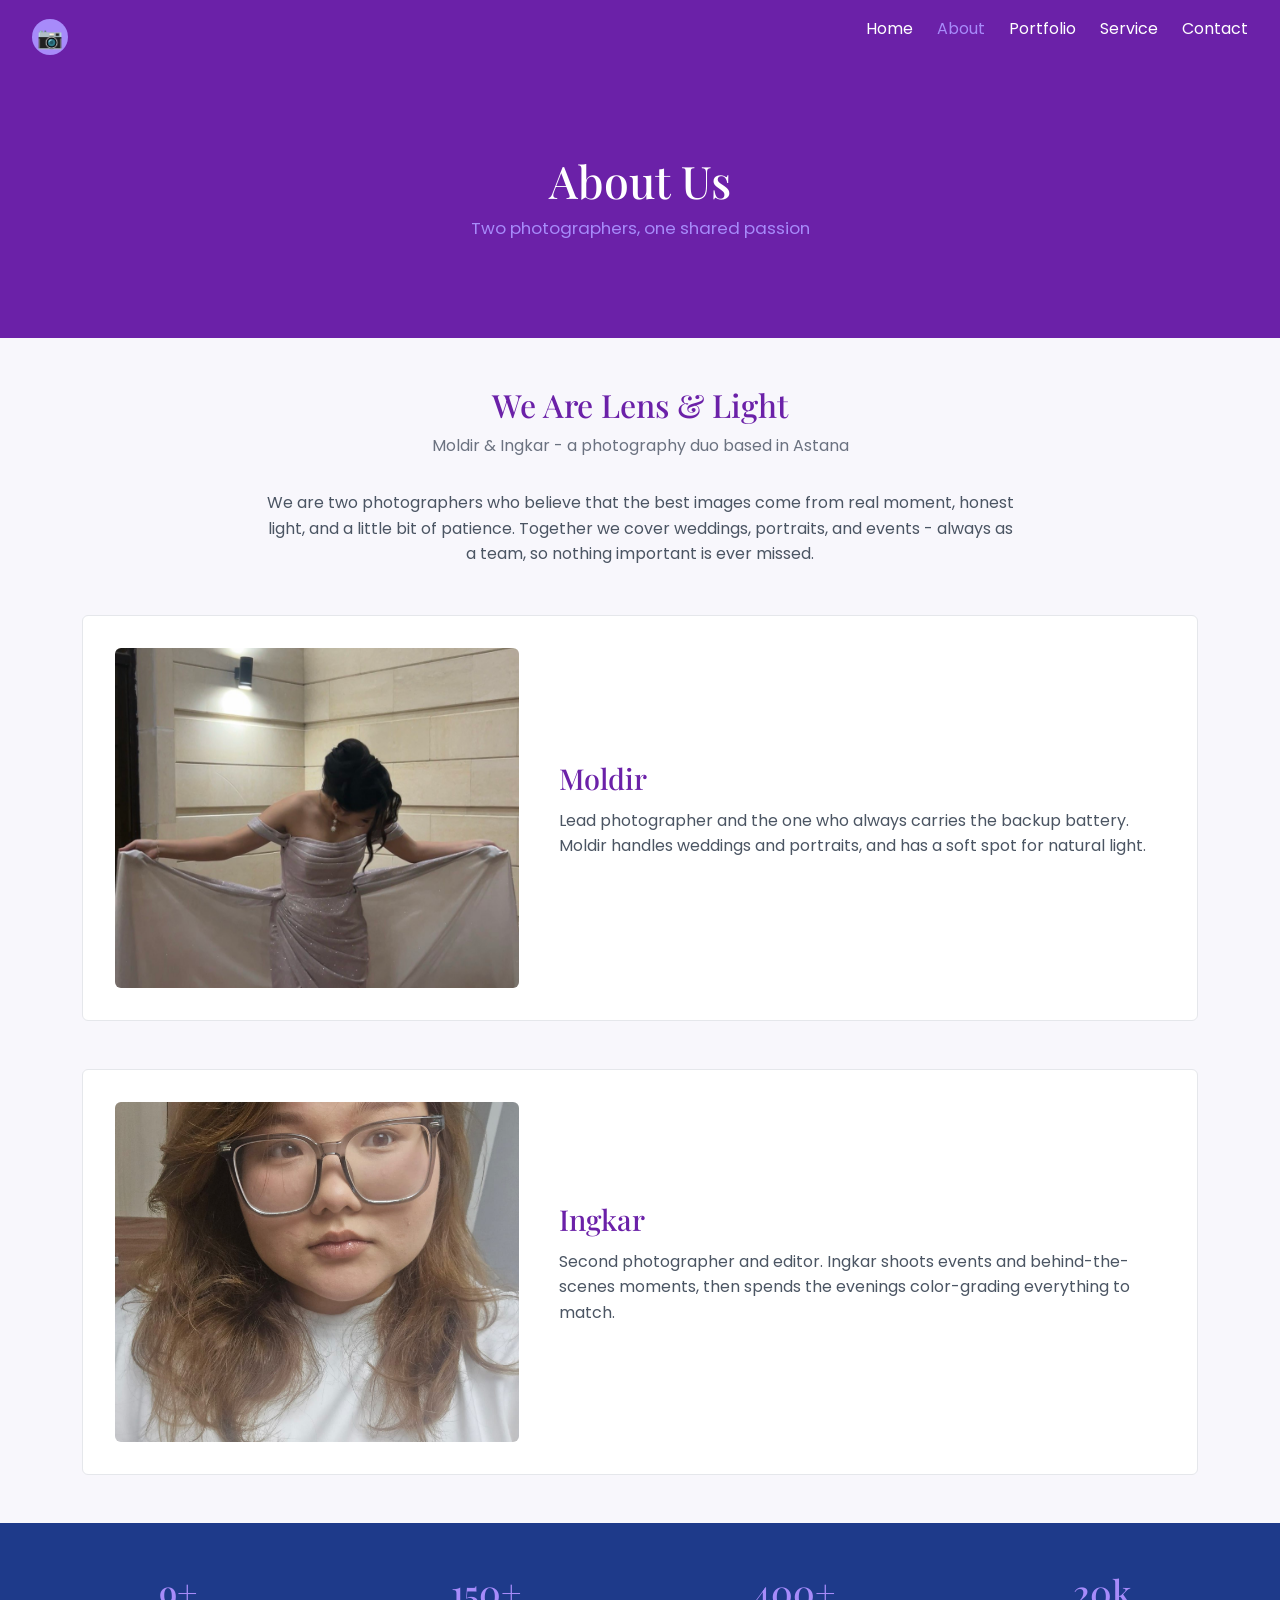
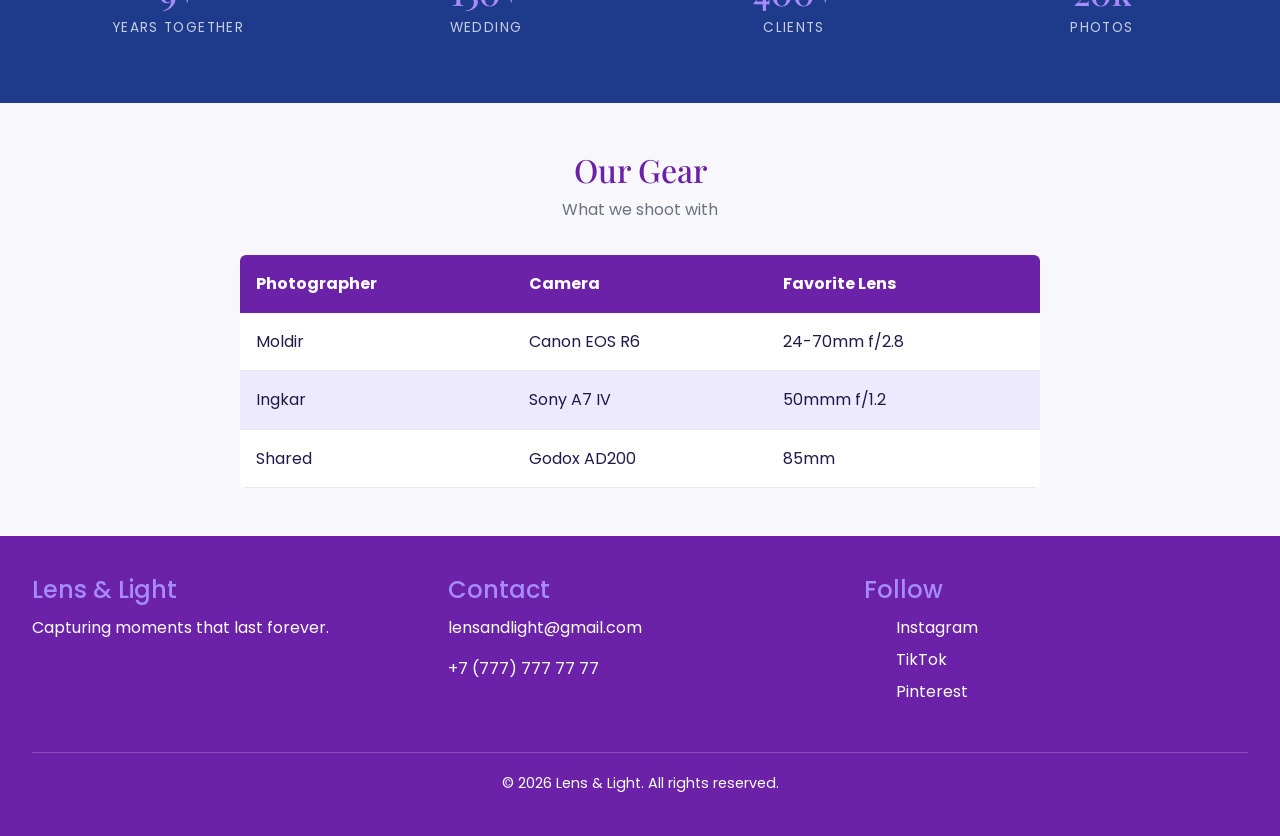
==== about.html @ 32c20814 "Initial commit" ====
<!DOCTYPE html>
<html>
<head>
    <meta charset="UTF-8">
    <meta name="viewport" content="width=device-width, initial-scale=1.0">
    <title>Lens &amp; Light | About</title>
    <link href="https://cdn.jsdelivr.net/npm/bootstrap@5.3.3/dist/css/bootstrap.min.css" rel="stylesheet" />
    <link href="https://fonts.googleapis.com/css2?family=Playfair+Display:wght@700&family=Poppins:wght@300;400;600&display=swap" rel="stylesheet" />
    <link rel="stylesheet" href="css/style.css">
</head>
<body>

    <header class="header">
        <div class="logo">
            <span class="logo-icon">📷</span>
        </div>
        <nav>
            <ul class="nav-list">
                <li><a href="index.html">Home</a></li>
                <li><a href="about.html" class="active">About</a></li>
                <li><a href="portfolio.html">Portfolio</a></li>
                <li><a href="services.html">Service</a></li>
                <li><a href="contact.html">Contact</a></li>
            </ul>
        </nav>
    </header>

    <main>
        <section class="about-hero">
            <div class="about-hero-content">
                <h1>About Us</h1>
                <p>Two photographers, one shared passion</p>
            </div>
        </section>

        <section class="container my-5 text-center">
            <div class="section-title">
                <h2>We Are Lens &amp; Light</h2>
                <p>Moldir &amp; Ingkar - a photography duo based in Astana</p>
            </div>
            <p class="about-intro-text">
                We are two photographers who believe that the best images come from real moment, honest light, and a little bit of patience.
                Together we cover weddings, portraits, and events - always as a team, so nothing important is ever missed.
            </p>
        </section>

        <section class="about-bio container my-5">
            <div class="bio-wrapper">
                <div class="bio-photo">
                    <img src="images/Moldir.jpg" alt="Portrait of Moldir, photographer" loading="lazy" />
                </div>
                <div class="bio-text">
                    <h2>Moldir </h2>
                    <p>
                        Lead photographer and the one who always carries the backup battery. Moldir
                        handles weddings and portraits, and has a soft spot for natural light.
                    </p>
                </div>
            </div>
        </section>

        <section class="about-bio container my-5">
            <div class="bio-wrapper">
                <div class="bio-photo">
                    <img src="images/Ingkar.jpg" alt="Portrait of Ingkar, photographer" loading="lazy" />
                </div>
                <div class="bio-text">
                    <h2>Ingkar </h2>
                    <p>
                        Second photographer and editor. Ingkar shoots events and behind-the-scenes
                        moments, then spends the evenings color-grading everything to match.
                    </p>
                </div>
            </div>
        </section>

        <section class="stats-bar">
            <div class="stat"><h3>9+</h3><p>Years Together</p></div>
            <div class="stat"><h3>150+</h3><p>Wedding</p></div>
            <div class="stat"><h3>400+</h3><p>Clients</p></div>
            <div class="stat"><h3>20k</h3><p>Photos</p></div>
        </section>

        <section class="container my-5">
            <div class="section-title">
                <h2>Our Gear</h2>
                <p>What we shoot with</p>
            </div>
            <table class="pricing-table">
                <thead>
                    <tr><th>Photographer</th><th>Camera</th><th>Favorite Lens</th></tr>
                </thead>
                <tbody>
                    <tr><td>Moldir</td><td>Canon EOS R6</td><td>24-70mm f/2.8</td></tr>
                    <tr><td>Ingkar</td><td>Sony A7 IV</td><td>50mmm f/1.2</td></tr>
                    <tr><td>Shared</td><td>Godox AD200</td><td>85mm</td></tr>
                </tbody>
            </table>
        </section>
    </main>

    <footer class="footer">
        <div>
            <h4> Lens &amp; Light</h4>
            <p>Capturing moments that last forever.</p>
        </div>
        <div>
            <h4>Contact</h4>
            <p>lensandlight@gmail.com</p>
            <p>+7 (777) 777 77 77</p>
        </div>
        <div>
            <h4>Follow</h4>
            <ul class="social-links">
                <li><a href="#">Instagram</a></li>
                <li><a href="#">TikTok</a></li>
                <li><a href="#">Pinterest</a></li>
            </ul>
        </div>
        <p class="copyright">&copy; 2026 Lens &amp; Light. All rights reserved.</p>
    </footer>

    <script src="https://cdn.jsdelivr.net/npm/bootstrap@5.3.3/dist/js/bootstrap.bundle.min.js"></script>
</body>
</html>
---- css/style.css ----
:root {
    --primary:      #6b21a8;
    --primary-soft: #a78bfa;
    --accent:       #3b82f6;
    --dark:         #1e3a8a;
    --bg:           #f8f7fc;
    --text:         #1e1b4b;

    --font-heading: 'Playfair Display', serif;
    --font-body:    'Poppins', sans-serif;
}

* { box-sizing: border-box; margin: 0; padding: 0; }

body {
    font-family: var(--font-body);
    background: var(--bg);
    color: var(--text);
    line-height: 1.6;
}

h1, h2, h3 { font-family: var(--font-heading); color: var(--primary); }

img { display: block; max-width: 100%; }

a { text-decoration: none; color: inherit; }

.header {
    display: flex;
    justify-content: space-between;
    align-items: center;
    padding: 1rem 2rem;
    background: var(--primary);
    position: sticky;
    top: 0;
    z-index: 100;
}

.logo {
    display: flex;
    align-items: center;
    gap: 0.5rem;
    color: white;
    font-family: var(--font-heading);
    font-size: 1.3rem;
    font-weight: 700;
}

.logo-icon {
    width: 36px;
    height: 36px;
    border-radius: 50%;
    background: var(--primary-soft);
    color: var(--primary);
    display: flex;
    align-items: center;
    justify-content: center;
}

.nav-list {
    display: flex;
    gap: 1.5rem;
    list-style: none;
}

.nav-list a {
    color: white;
    padding: 0.3rem 0;
    transition: color 0.2s;
}

.nav-list a:hover,
.nav-list a:focus,
.nav-list a.active {
    color: var(--primary-soft);
    outline: none;
}

.hero {
    position: relative;
    height: 80vh;
    background: url('../images/hero.jpg') center/cover no-repeat;
    display: flex;
    align-items: center;
    justify-content: center;
    text-align: center;
    color: white;
}

.hero::after {
    content: '';
    position: absolute;
    inset: 0;
    background: rgba(30, 27, 75, 0.6);
}

.hero-content {
    position: relative;
    z-index: 2;
    max-width: 650px;
    padding: 2rem;
}

.hero-content h1 {
    color: white;
    font-size: 3rem;
    margin-bottom: 1rem;
}

.hero-content p {
    margin-bottom: 1.5rem;
    font-size: 1.1rem;
}

.btn-primary-custom {
    display: inline-block;
    background: var(--accent);
    color: white;
    padding: 0.8rem 2rem;
    border: none;
    border-radius: 4px;
    font-weight: 600;
    cursor: pointer;
    transition: background 0.2s;
}

.btn-primary-custom:hover,
.btn-primary-custom:focus {
    background: var(--primary);
    color: white;
    outline: none;
}

.section-title {
    text-align: center;
    margin: 3rem 0 2rem;
}

.section-title h2 { font-size: 2rem; margin-bottom: 0.5rem; }
.section-title p  { color: #6b7280; }

.gallery {
    display: grid;
    grid-template-columns: repeat(auto-fit, minmax(260px, 1fr));
    gap: 1rem;
    padding: 0 2rem 3rem;
}

.gallery-item {
    position: relative;
    overflow: hidden;
    border-radius: 6px;
}

.gallery-item img {
    width: 100%;
    height: 280px;
    object-fit: cover;
    transition: transform 0.3s;
}

.gallery-item:hover img { transform: scale(1.05); }

.gallery-item .caption {
    position: absolute;
    bottom: 0;
    left: 0;
    right: 0;
    padding: 0.8rem 1rem;
    background: rgba(30, 27, 75, 0.75);
    color: white;
    font-weight: 500;
}

.gallery-item:nth-child(odd)  { border-top: 3px solid var(--primary); }
.gallery-item:nth-child(even) { border-top: 3px solid var(--accent); }

.pricing-table,
.timeline-table {
    width: 90%;
    max-width: 800px;
    margin: 0 auto 3rem;
    border-collapse: collapse;
    background: white;
    border-radius: 6px;
    overflow: hidden;
}

.pricing-table th,
.timeline-table th {
    background: var(--primary);
    color: white;
    padding: 1rem;
    text-align: left;
}

.pricing-table td,
.timeline-table td {
    padding: 1rem;
    border-bottom: 1px solid #e5e7eb;
}

.pricing-table tbody tr:nth-child(even),
.timeline-table tbody tr:nth-child(even) {
    background: #ede9fe;
}

.contact-form {
    max-width: 600px;
    margin: 0 auto 3rem;
    background: white;
    padding: 2rem;
    border-radius: 6px;
    border: 1px solid #e5e7eb;
}

.contact-form label {
    display: block;
    font-weight: 600;
    margin-bottom: 0.4rem;
    color: var(--primary);
}

.contact-form input,
.contact-form select,
.contact-form textarea {
    width: 100%;
    padding: 0.8rem;
    margin-bottom: 1.2rem;
    border: 1px solid #d1d5db;
    border-radius: 4px;
    font-family: var(--font-body);
    font-size: 1rem;
}

.contact-form input:focus,
.contact-form select:focus,
.contact-form textarea:focus {
    outline: none;
    border-color: var(--accent);
}

.about-intro-text {
    max-width: 750px;
    margin: 0 auto;
    color: #4b5563;
}

.about-hero {
    position: relative;
    padding: 5rem 2rem;
    background: var(--primary);
    color: white;
    text-align: center;
}

.about-hero-content h1 {
    color: white;
    font-size: 2.8rem;
    margin-bottom: 0.5rem;
}

.about-hero-content p {
    color: var(--primary-soft);
    font-size: 1.05rem;
}

.bio-wrapper {
    display: grid;
    grid-template-columns: 1fr 1.5fr;
    gap: 2.5rem;
    align-items: center;
    background: white;
    padding: 2rem;
    border-radius: 6px;
    border: 1px solid #e5e7eb;
}

.bio-wrapper.reverse {
    grid-template-columns: 1.5fr 1fr;
}

.bio-wrapper.reverse .bio-photo {
    order: 2;
}

.bio-wrapper.reverse .bio-text {
    order: 1;
}

.bio-photo img {
    width: 100%;
    height: 340px;
    object-fit: cover;
    border-radius: 6px;
}

.bio-text h2 {
    font-size: 1.8rem;
    margin-bottom: 0.75rem;
}

.bio-text p {
    color: #4b5563;
}

.stats-bar {
    display: grid;
    grid-template-columns: repeat(4, 1fr);
    gap: 1rem;
    padding: 3rem 2rem;
    background: var(--dark);
    color: white;
    text-align: center;
}

.stat h3 {
    color: var(--primary-soft);
    font-size: 2.2rem;
    margin-bottom: 0.25rem;
}

.stat p {
    font-size: 0.85rem;
    text-transform: uppercase;
    letter-spacing: 0.1em;
    color: rgba(255, 255, 255, 0.75);
}

.footer {
    display: grid;
    grid-template-columns: repeat(3, 1fr);
    gap: 2rem;
    padding: 2.5rem 2rem 1.5rem;
    background: var(--primary);
    color: white;
}

.footer h4 {
    color: var(--primary-soft);
    margin-bottom: 0.6rem;
}

.footer a { color: white; }
.footer a:hover { color: var(--primary-soft); }

.social-links {
    list-style: none;
    display: flex;
    flex-direction: column;
    gap: 0.4rem;
}

.copyright {
    grid-column: 1 / -1;
    text-align: center;
    padding-top: 1.2rem;
    border-top: 1px solid rgba(255,255,255,0.2);
    font-size: 0.9rem;
}

@media (max-width: 768px) {
    .site-header { flex-direction: column; gap: 1rem; padding: 1rem; }
    .nav-list { flex-wrap: wrap; justify-content: center; gap: 1rem; }
    .hero-content h1 { font-size: 2rem; }
    .gallery { grid-template-columns: repeat(2, 1fr); padding: 0 1rem 2rem; }
    .site-footer { grid-template-columns: 1fr 1fr; padding: 2rem 1.5rem; }

    .about-hero { padding: 3.5rem 1.5rem; }
    .about-hero-content h1 { font-size: 2.2rem; }

    .bio-wrapper,
    .bio-wrapper.reverse {
        grid-template-columns: 1fr;
        gap: 1.5rem;
    }
    .bio-wrapper.reverse .bio-photo,
    .bio-wrapper.reverse .bio-text {
        order: 0;
    }
    .bio-photo img { height: 280px; }

    .stats-bar { grid-template-columns: repeat(2, 1fr); padding: 2rem 1.5rem; }
}

@media (max-width: 480px) {
    .nav-list { flex-direction: column; align-items: center; gap: 0.5rem; }
    .hero { height: 70vh; }
    .hero-content h1 { font-size: 1.6rem; }
    .gallery { grid-template-columns: 1fr; }
    .site-footer { grid-template-columns: 1fr; text-align: center; }
    .pricing-table { width: 100%; font-size: 0.9rem; }

    .about-hero { padding: 2.5rem 1rem; }
    .about-hero-content h1 { font-size: 1.8rem; }

    .bio-wrapper,
    .bio-wrapper.reverse {
        padding: 1.25rem;
    }
    .bio-photo img { height: 220px; }
    .bio-text h2 { font-size: 1.4rem; }

    .stats-bar { grid-template-columns: 1fr; }
    .stat h3 { font-size: 1.8rem; }
}
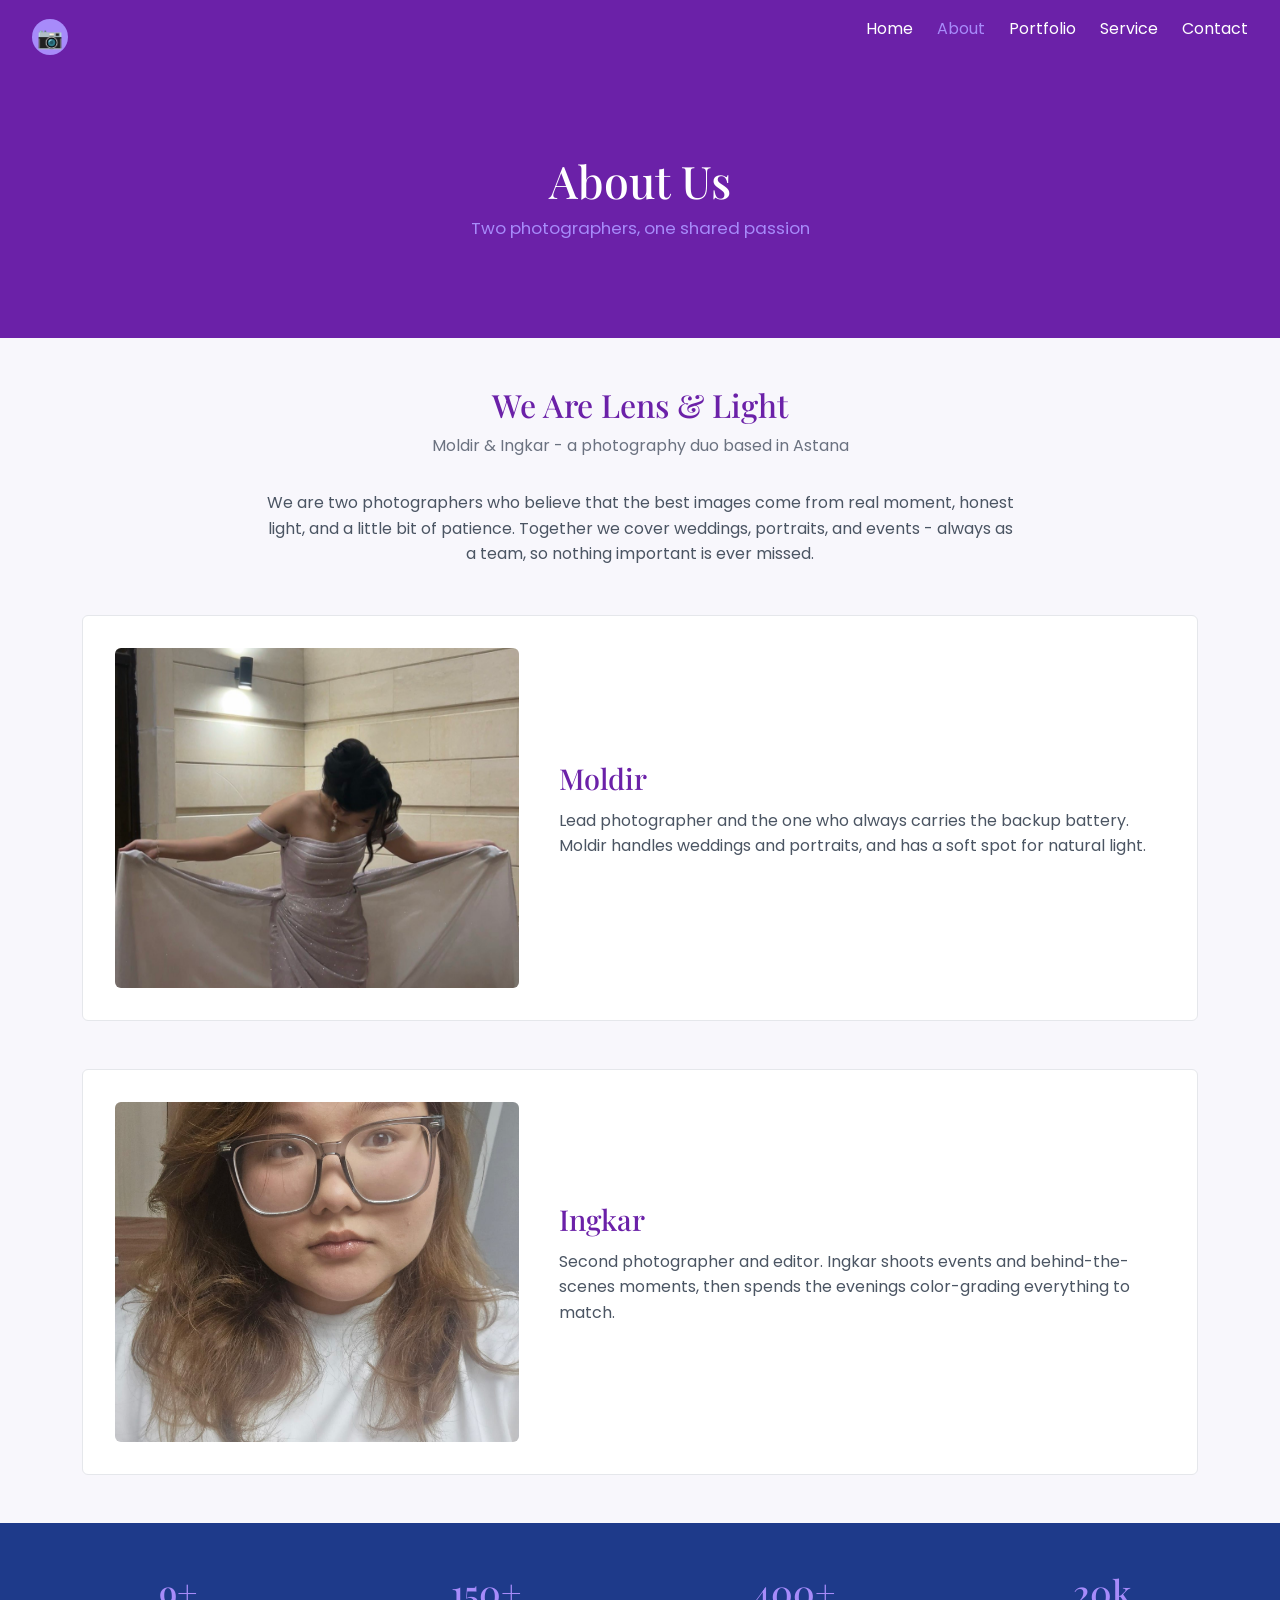
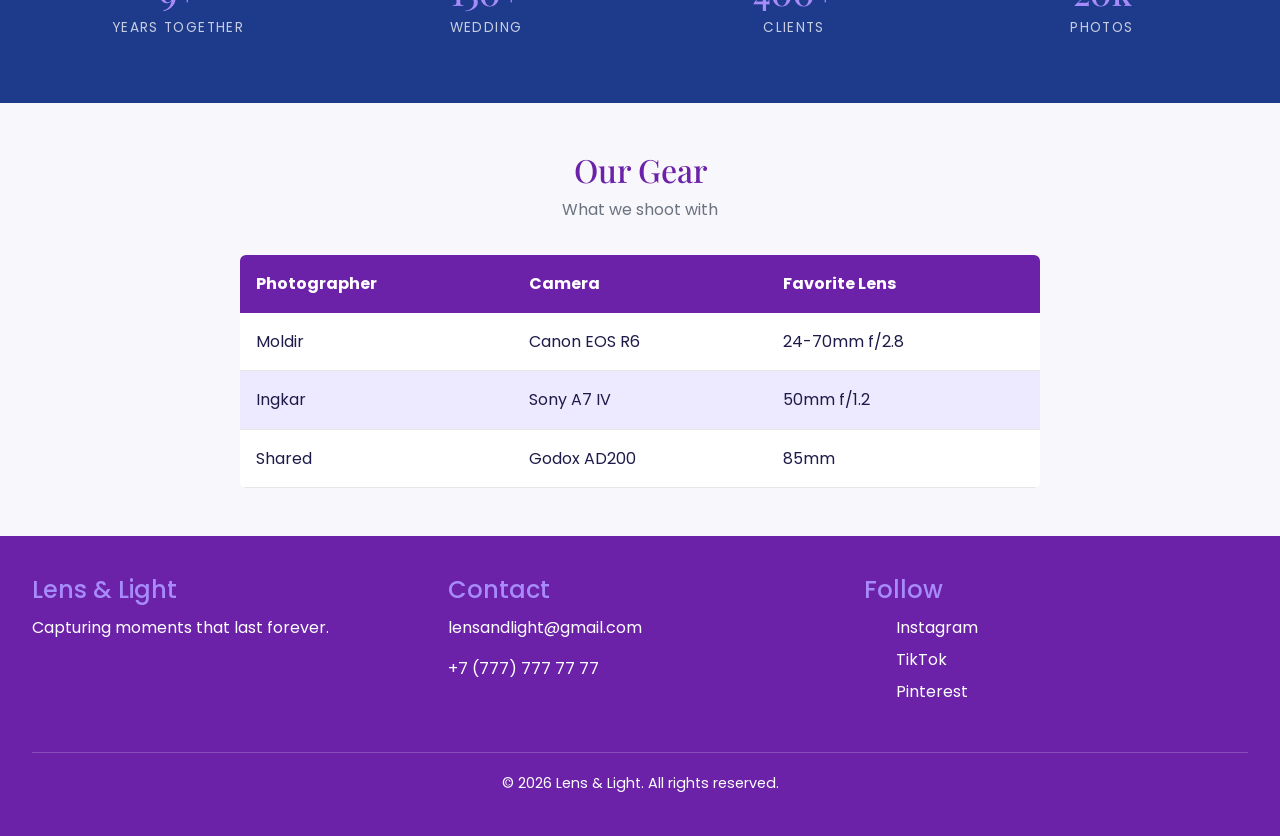
==== commit 1ab4d7cd: "cc" ====
--- a/about.html
+++ b/about.html
@@ -92,7 +92,7 @@
                 </thead>
                 <tbody>
                     <tr><td>Moldir</td><td>Canon EOS R6</td><td>24-70mm f/2.8</td></tr>
-                    <tr><td>Ingkar</td><td>Sony A7 IV</td><td>50mmm f/1.2</td></tr>
+                    <tr><td>Ingkar</td><td>Sony A7 IV</td><td>50mm f/1.2</td></tr>
                     <tr><td>Shared</td><td>Godox AD200</td><td>85mm</td></tr>
                 </tbody>
             </table>
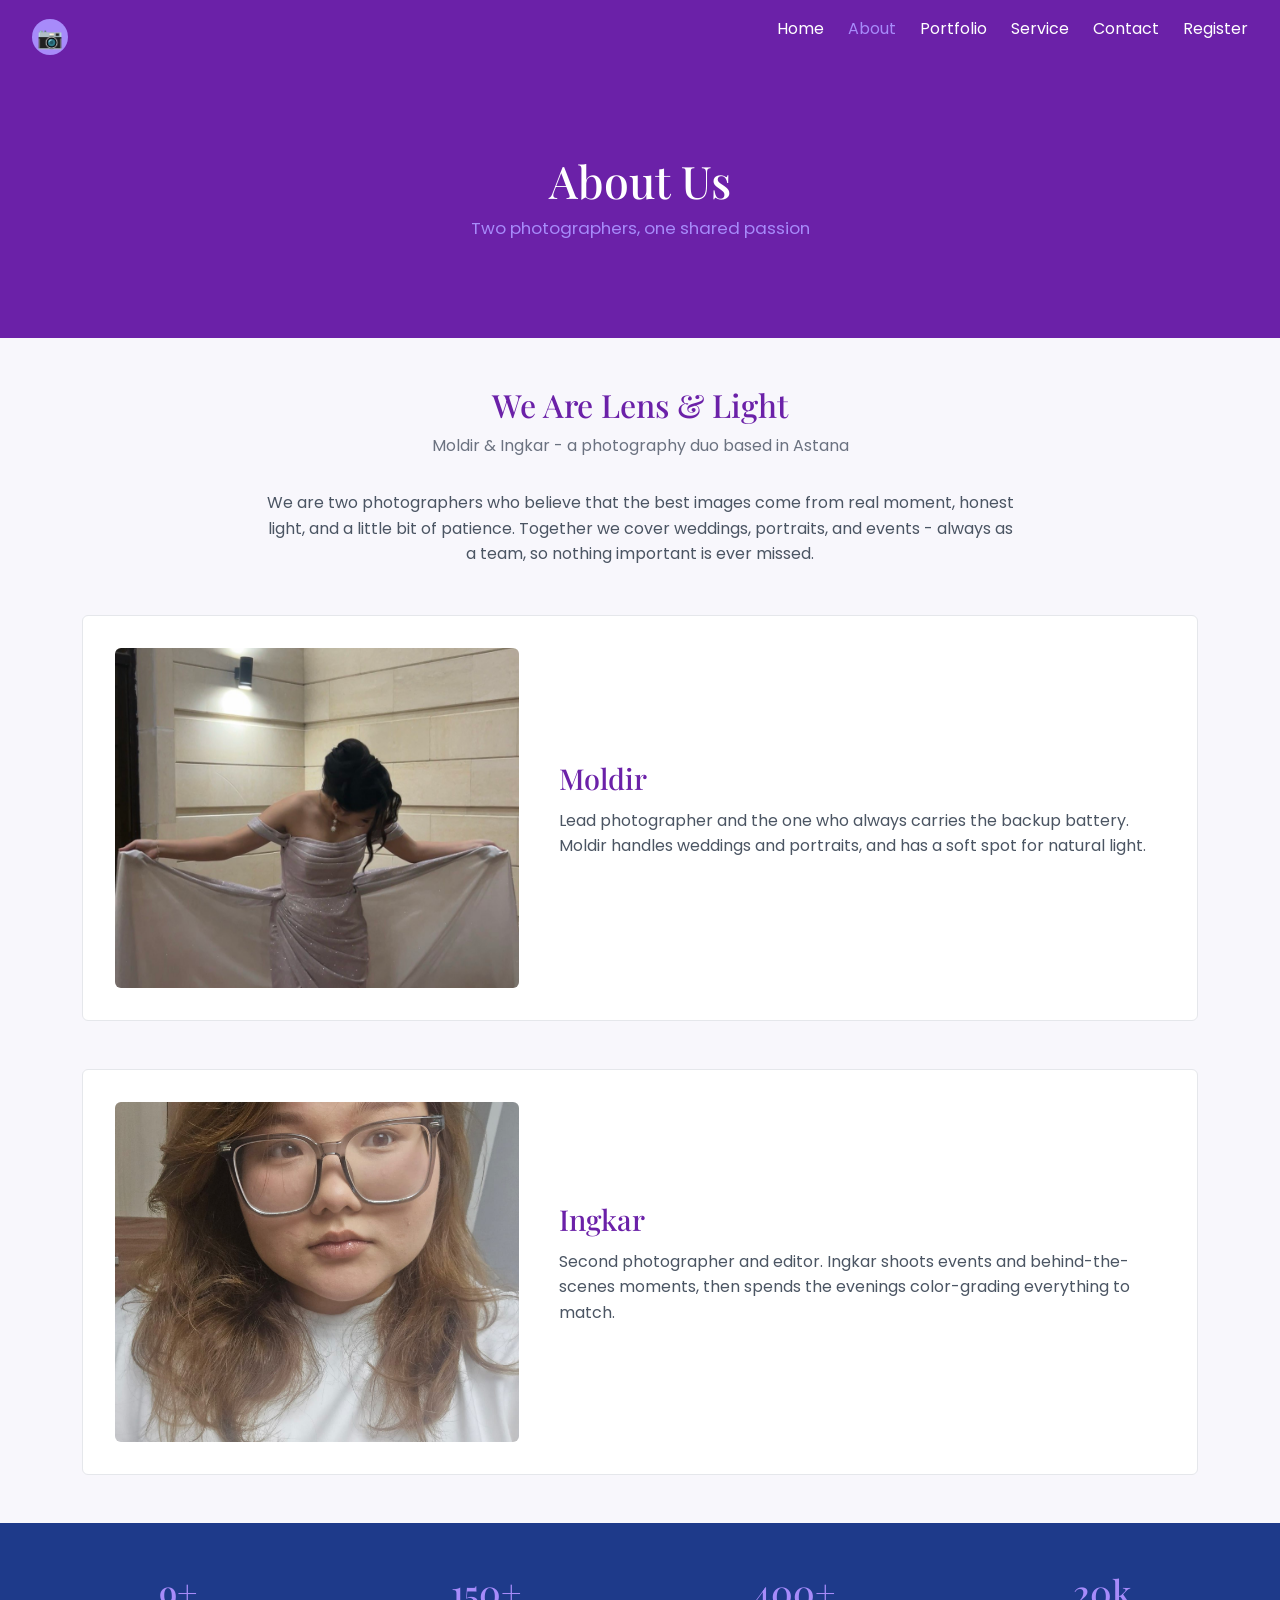
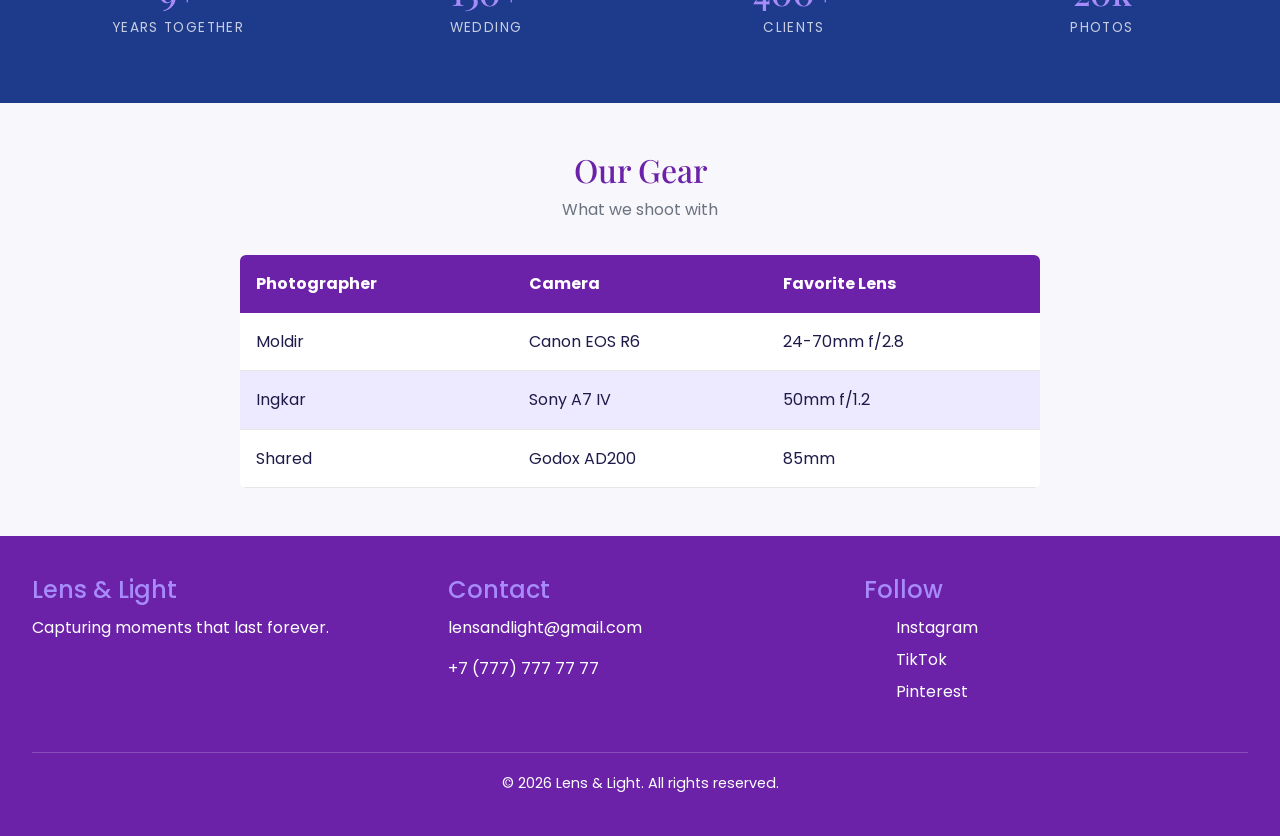
==== commit f17133da: "endterm Moldir" ====
--- a/about.html
+++ b/about.html
@@ -21,6 +21,7 @@
                 <li><a href="portfolio.html">Portfolio</a></li>
                 <li><a href="services.html">Service</a></li>
                 <li><a href="contact.html">Contact</a></li>
+                <li><a href="register.html">Register</a></li>
             </ul>
         </nav>
     </header>
@@ -50,7 +51,7 @@
                     <img src="images/Moldir.jpg" alt="Portrait of Moldir, photographer" loading="lazy" />
                 </div>
                 <div class="bio-text">
-                    <h2>Moldir </h2>
+                    <h2>Moldir</h2>
                     <p>
                         Lead photographer and the one who always carries the backup battery. Moldir
                         handles weddings and portraits, and has a soft spot for natural light.
@@ -65,7 +66,7 @@
                     <img src="images/Ingkar.jpg" alt="Portrait of Ingkar, photographer" loading="lazy" />
                 </div>
                 <div class="bio-text">
-                    <h2>Ingkar </h2>
+                    <h2>Ingkar</h2>
                     <p>
                         Second photographer and editor. Ingkar shoots events and behind-the-scenes
                         moments, then spends the evenings color-grading everything to match.
@@ -101,7 +102,7 @@
 
     <footer class="footer">
         <div>
-            <h4> Lens &amp; Light</h4>
+            <h4>Lens &amp; Light</h4>
             <p>Capturing moments that last forever.</p>
         </div>
         <div>
@@ -120,6 +121,8 @@
         <p class="copyright">&copy; 2026 Lens &amp; Light. All rights reserved.</p>
     </footer>
 
+    <script src="https://code.jquery.com/jquery-3.7.1.min.js"></script>
     <script src="https://cdn.jsdelivr.net/npm/bootstrap@5.3.3/dist/js/bootstrap.bundle.min.js"></script>
+    <script src="js/script.js"></script>
 </body>
 </html>
--- a/css/style.css
+++ b/css/style.css
@@ -150,6 +150,7 @@
     position: relative;
     overflow: hidden;
     border-radius: 6px;
+    cursor: pointer;
 }
 
 .gallery-item img {
@@ -280,13 +281,8 @@
     grid-template-columns: 1.5fr 1fr;
 }
 
-.bio-wrapper.reverse .bio-photo {
-    order: 2;
-}
-
-.bio-wrapper.reverse .bio-text {
-    order: 1;
-}
+.bio-wrapper.reverse .bio-photo { order: 2; }
+.bio-wrapper.reverse .bio-text  { order: 1; }
 
 .bio-photo img {
     width: 100%;
@@ -300,9 +296,7 @@
     margin-bottom: 0.75rem;
 }
 
-.bio-text p {
-    color: #4b5563;
-}
+.bio-text p { color: #4b5563; }
 
 .stats-bar {
     display: grid;
@@ -359,12 +353,75 @@
     font-size: 0.9rem;
 }
 
+/*Endterm: Moldir - form validation*/
+.feedback {
+    font-size: 0.85rem;
+    margin-top: -0.8rem;
+    margin-bottom: 1rem;
+    min-height: 1.2rem;
+    font-weight: 500;
+}
+.feedback.success { color: #16a34a; }
+.feedback.error   { color: #dc2626; }
+
+.password-meter {
+    width: 100%;
+    height: 8px;
+    background: #e5e7eb;
+    border-radius: 4px;
+    overflow: hidden;
+    margin: -0.6rem 0 0.6rem;
+}
+.password-meter-bar {
+    height: 100%;
+    width: 0;
+    background: #d1d5db;
+    transition: width 0.3s ease, background 0.3s ease;
+}
+.password-meter-bar.weak   { background: #dc2626; }
+.password-meter-bar.medium { background: #f59e0b; }
+.password-meter-bar.strong { background: #16a34a; }
+
+/*Endterm: Moldir - image gallery*/
+.lightbox {
+    display: none;
+    position: fixed;
+    inset: 0;
+    background: rgba(15, 10, 40, 0.92);
+    z-index: 9999;
+    align-items: center;
+    justify-content: center;
+}
+.lightbox img {
+    max-width: 85%;
+    max-height: 85vh;
+    border-radius: 6px;
+    box-shadow: 0 10px 40px rgba(0,0,0,0.5);
+}
+.lightbox-close,
+.lightbox-prev,
+.lightbox-next {
+    position: absolute;
+    color: white;
+    cursor: pointer;
+    font-size: 2.5rem;
+    padding: 1rem;
+    user-select: none;
+    transition: color 0.2s, transform 0.2s;
+}
+.lightbox-close:hover,
+.lightbox-prev:hover,
+.lightbox-next:hover { color: var(--primary-soft); transform: scale(1.15); }
+.lightbox-close { top: 1rem; right: 1.5rem; }
+.lightbox-prev  { left: 1.5rem; top: 50%; transform: translateY(-50%); }
+.lightbox-next  { right: 1.5rem; top: 50%; transform: translateY(-50%); }
+
 @media (max-width: 768px) {
-    .site-header { flex-direction: column; gap: 1rem; padding: 1rem; }
+    .header { flex-direction: column; gap: 1rem; padding: 1rem; }
     .nav-list { flex-wrap: wrap; justify-content: center; gap: 1rem; }
     .hero-content h1 { font-size: 2rem; }
     .gallery { grid-template-columns: repeat(2, 1fr); padding: 0 1rem 2rem; }
-    .site-footer { grid-template-columns: 1fr 1fr; padding: 2rem 1.5rem; }
+    .footer { grid-template-columns: 1fr 1fr; padding: 2rem 1.5rem; }
 
     .about-hero { padding: 3.5rem 1.5rem; }
     .about-hero-content h1 { font-size: 2.2rem; }
@@ -375,12 +432,15 @@
         gap: 1.5rem;
     }
     .bio-wrapper.reverse .bio-photo,
-    .bio-wrapper.reverse .bio-text {
-        order: 0;
-    }
+    .bio-wrapper.reverse .bio-text { order: 0; }
     .bio-photo img { height: 280px; }
 
     .stats-bar { grid-template-columns: repeat(2, 1fr); padding: 2rem 1.5rem; }
+}
+
+@media (max-width: 600px) {
+    .lightbox img { max-width: 95%; max-height: 75vh; }
+    .lightbox-prev, .lightbox-next { font-size: 2rem; padding: 0.5rem; }
 }
 
 @media (max-width: 480px) {
@@ -388,16 +448,14 @@
     .hero { height: 70vh; }
     .hero-content h1 { font-size: 1.6rem; }
     .gallery { grid-template-columns: 1fr; }
-    .site-footer { grid-template-columns: 1fr; text-align: center; }
+    .footer { grid-template-columns: 1fr; text-align: center; }
     .pricing-table { width: 100%; font-size: 0.9rem; }
 
     .about-hero { padding: 2.5rem 1rem; }
     .about-hero-content h1 { font-size: 1.8rem; }
 
     .bio-wrapper,
-    .bio-wrapper.reverse {
-        padding: 1.25rem;
-    }
+    .bio-wrapper.reverse { padding: 1.25rem; }
     .bio-photo img { height: 220px; }
     .bio-text h2 { font-size: 1.4rem; }
 
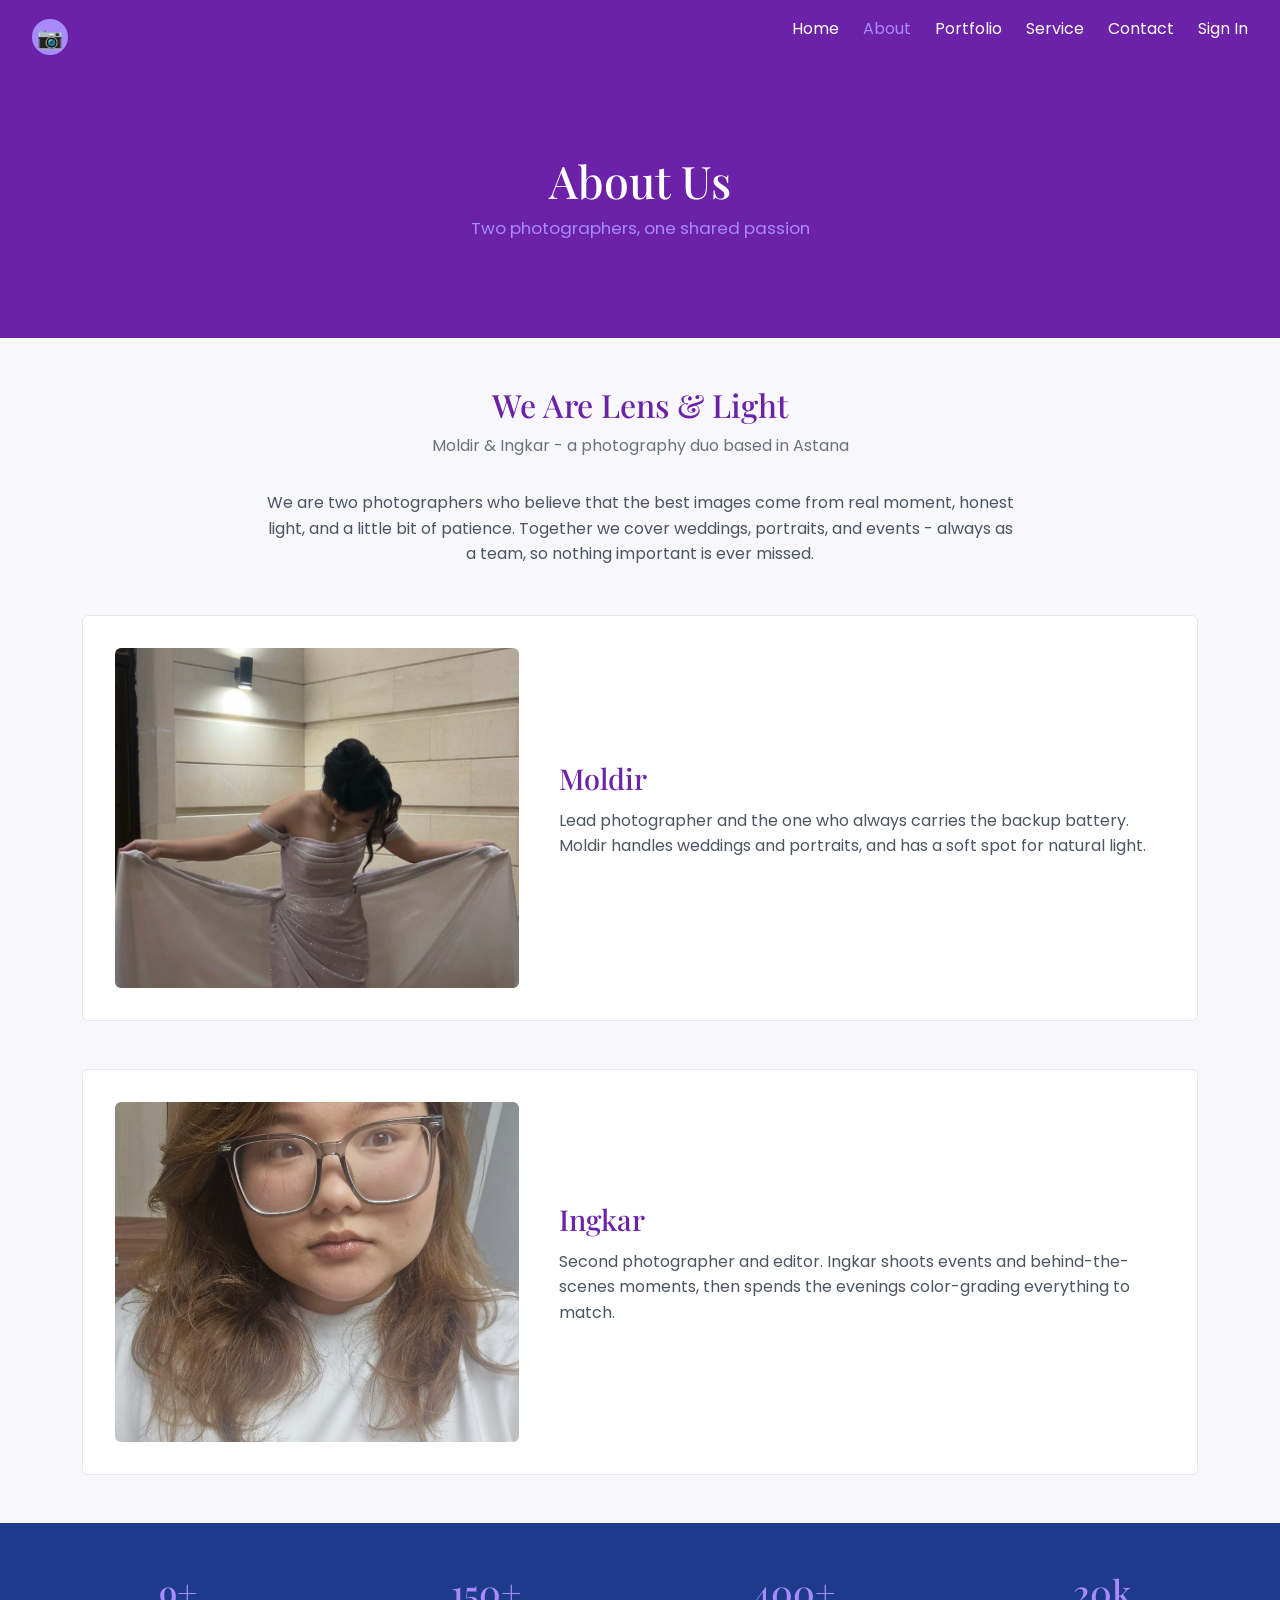
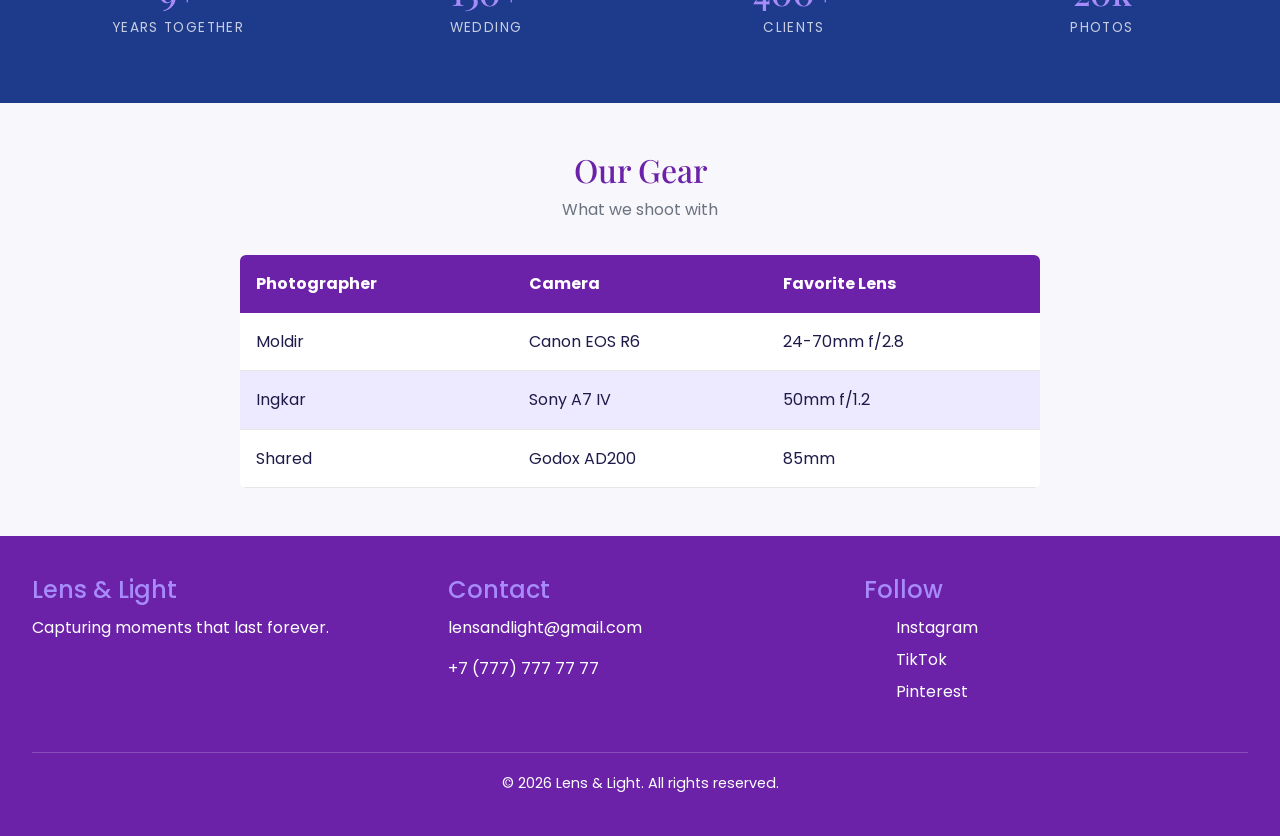
==== commit 95144ee3: "refactor: replace register page with sign-in page" ====
--- a/about.html
+++ b/about.html
@@ -21,7 +21,7 @@
                 <li><a href="portfolio.html">Portfolio</a></li>
                 <li><a href="services.html">Service</a></li>
                 <li><a href="contact.html">Contact</a></li>
-                <li><a href="register.html">Register</a></li>
+                <li><a href="signin.html">Sign In</a></li>
             </ul>
         </nav>
     </header>
--- a/css/style.css
+++ b/css/style.css
@@ -416,6 +416,86 @@
 .lightbox-prev  { left: 1.5rem; top: 50%; transform: translateY(-50%); }
 .lightbox-next  { right: 1.5rem; top: 50%; transform: translateY(-50%); }
 
+/*Endterm: Ingkar — search + filter*/
+.portfolio-controls {
+    max-width: 900px;
+    margin: 0 auto 2rem;
+    padding: 0 2rem;
+    text-align: center;
+}
+.search-input {
+    width: 100%;
+    max-width: 500px;
+    padding: 0.8rem 1rem;
+    border: 1px solid #d1d5db;
+    border-radius: 30px;
+    font-family: var(--font-body);
+    font-size: 1rem;
+    margin-bottom: 1rem;
+    transition: border-color 0.2s, box-shadow 0.2s;
+}
+.search-input:focus {
+    outline: none;
+    border-color: var(--accent);
+    box-shadow: 0 0 0 3px rgba(59, 130, 246, 0.2);
+}
+.filter-buttons {
+    display: flex;
+    justify-content: center;
+    flex-wrap: wrap;
+    gap: 0.5rem;
+}
+.filter-btn {
+    padding: 0.5rem 1.2rem;
+    border: 2px solid var(--primary);
+    background: transparent;
+    color: var(--primary);
+    border-radius: 30px;
+    font-family: var(--font-body);
+    font-weight: 600;
+    font-size: 0.9rem;
+    cursor: pointer;
+    transition: background 0.2s, color 0.2s;
+}
+.filter-btn:hover,
+.filter-btn.active { background: var(--primary); color: white; }
+
+/*Endterm: Ingkar — CRUD*/
+.crud-actions { white-space: nowrap; }
+.btn-edit, .btn-delete {
+    border: none;
+    border-radius: 4px;
+    padding: 0.35rem 0.7rem;
+    font-size: 0.85rem;
+    cursor: pointer;
+    transition: background 0.2s;
+}
+.btn-edit   { background: #dbeafe; color: #1e40af; }
+.btn-edit:hover { background: #bfdbfe; }
+.btn-delete { background: #fee2e2; color: #991b1b; }
+.btn-delete:hover { background: #fecaca; }
+
+#packageForm label {
+    display: block;
+    font-weight: 600;
+    margin: 0.6rem 0 0.3rem;
+    color: var(--primary);
+}
+#packageForm input {
+    width: 100%;
+    padding: 0.6rem;
+    border: 1px solid #d1d5db;
+    border-radius: 4px;
+    font-family: var(--font-body);
+}
+#packageForm input:focus { outline: none; border-color: var(--accent); }
+
+@media (max-width: 768px) {
+    .portfolio-controls { padding: 0 1rem; }
+    .search-input { font-size: 0.95rem; }
+    .filter-btn { padding: 0.4rem 1rem; font-size: 0.85rem; }
+}
+
 @media (max-width: 768px) {
     .header { flex-direction: column; gap: 1rem; padding: 1rem; }
     .nav-list { flex-wrap: wrap; justify-content: center; gap: 1rem; }
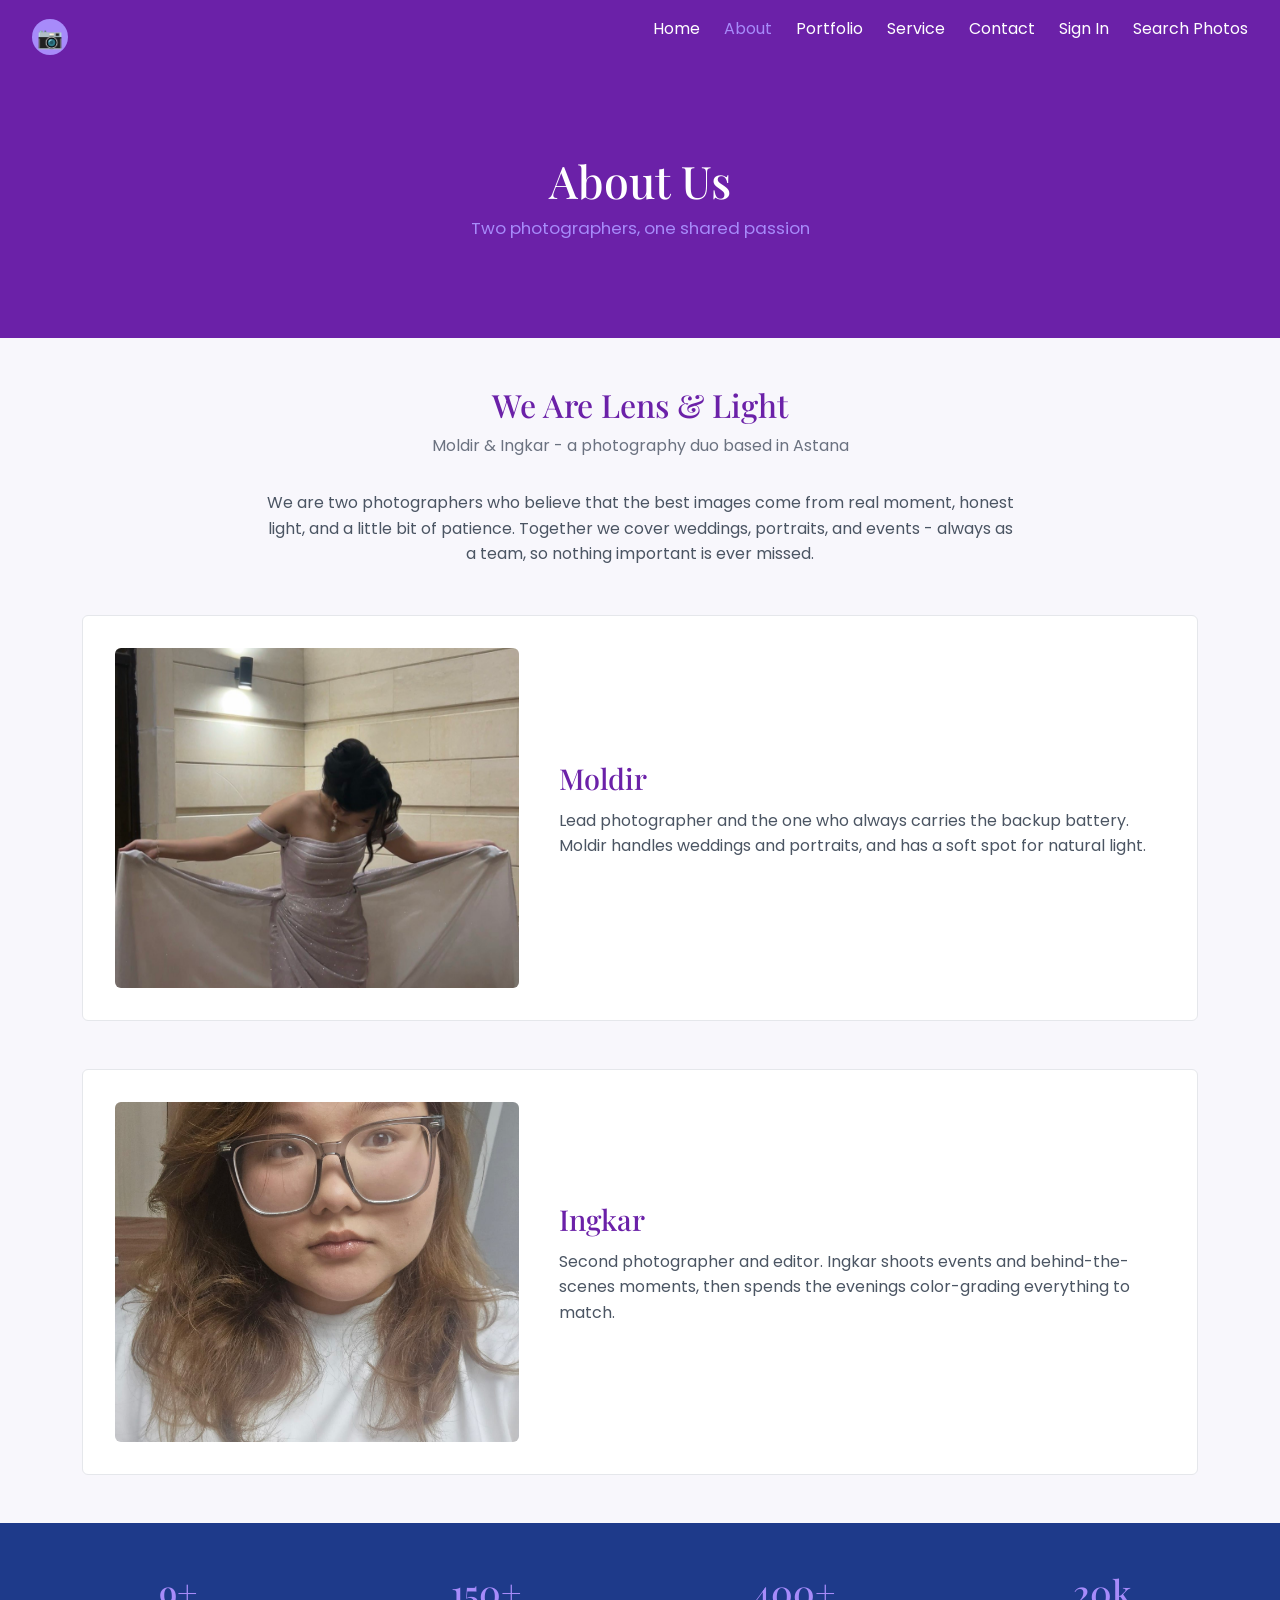
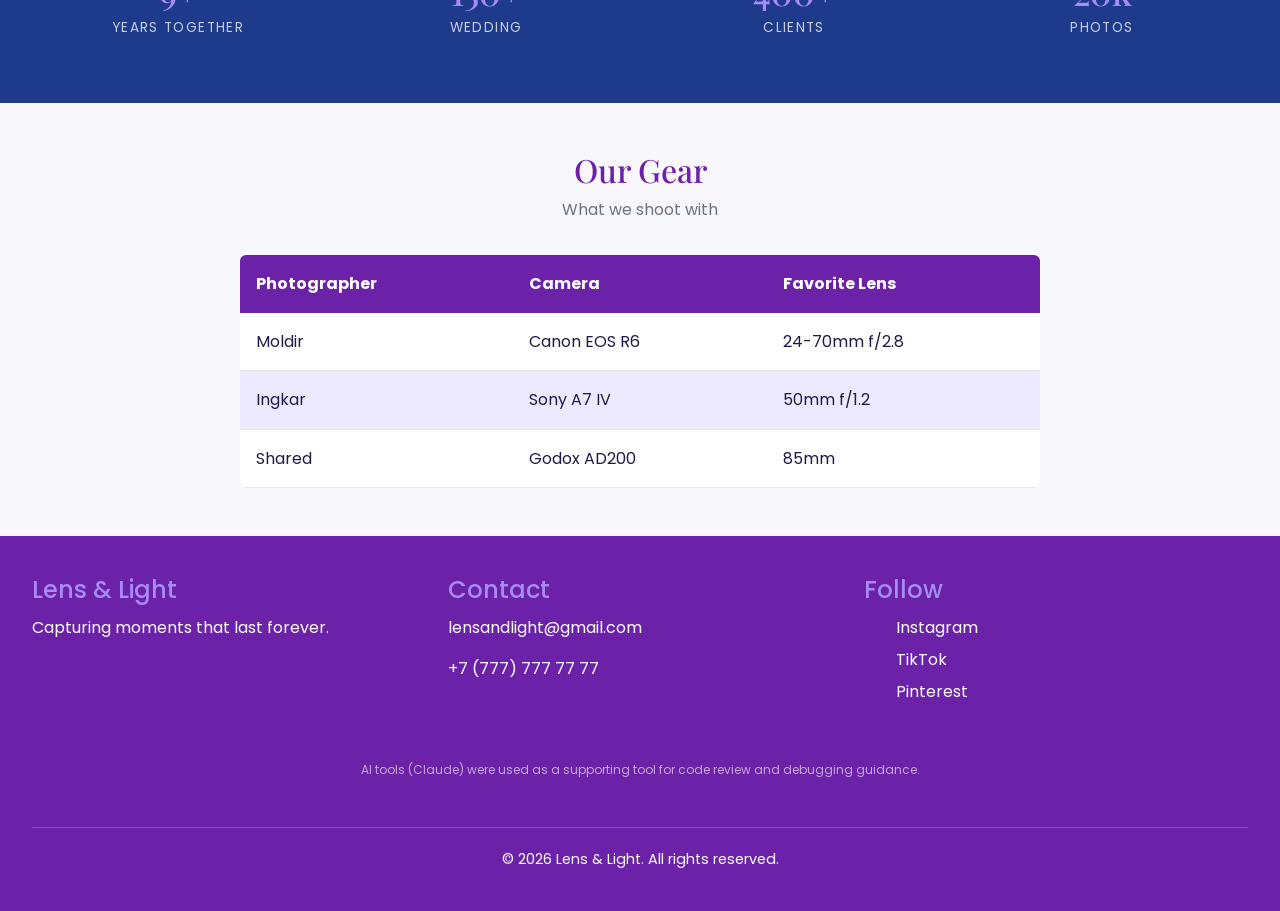
==== commit 730c86d0: "feat: add sign-in and search links to navigation" ====
--- a/about.html
+++ b/about.html
@@ -22,6 +22,7 @@
                 <li><a href="services.html">Service</a></li>
                 <li><a href="contact.html">Contact</a></li>
                 <li><a href="signin.html">Sign In</a></li>
+                <li><a href="gallery.html">Search Photos</a></li>
             </ul>
         </nav>
     </header>
@@ -118,6 +119,9 @@
                 <li><a href="#">Pinterest</a></li>
             </ul>
         </div>
+        <p style="font-size:0.75rem; color:rgba(255,255,255,0.6); margin-top:0.5rem; grid-column:1/-1; text-align:center;">
+            AI tools (Claude) were used as a supporting tool for code review and debugging guidance.
+        </p>
         <p class="copyright">&copy; 2026 Lens &amp; Light. All rights reserved.</p>
     </footer>
 
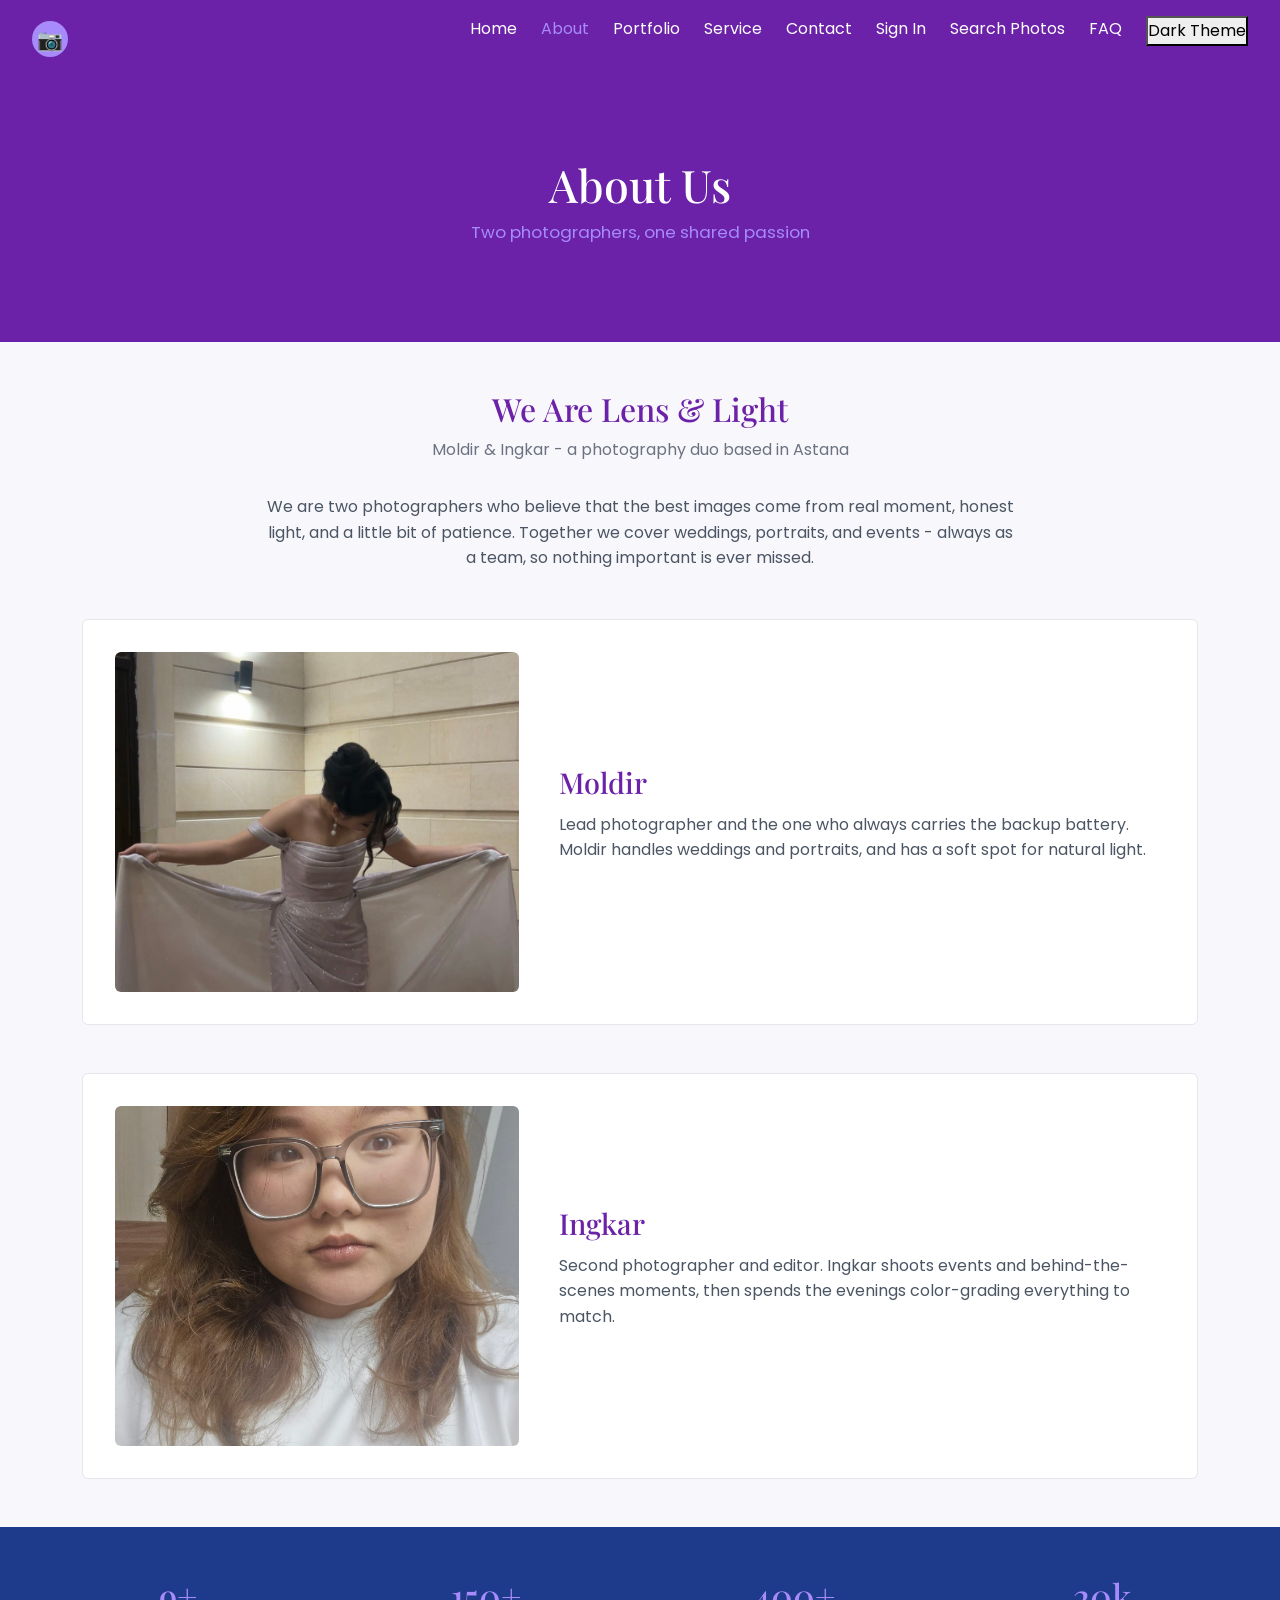
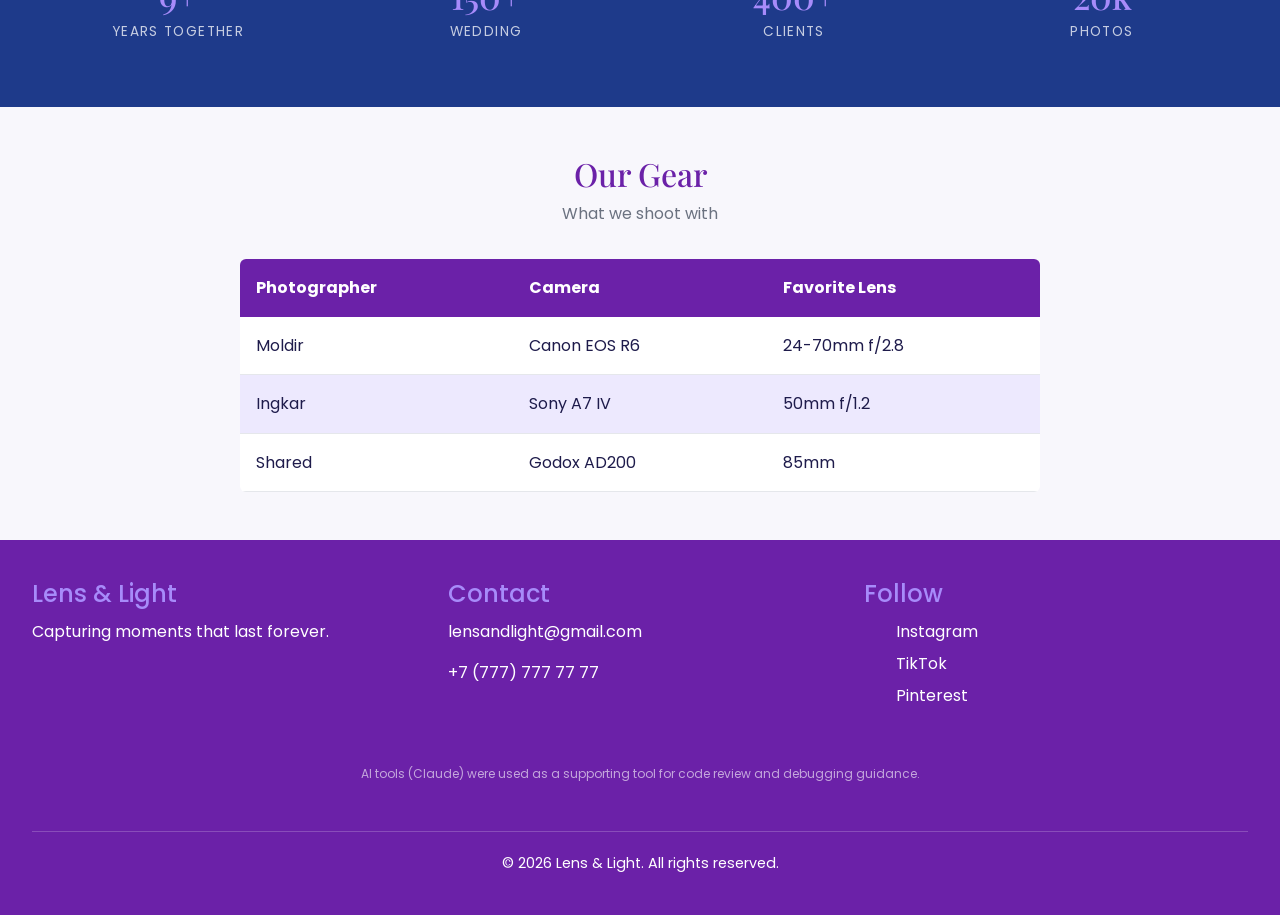
==== commit ea20e8d5: "Moldir: added FAQ link and theme button on all pages" ====
--- a/about.html
+++ b/about.html
@@ -23,6 +23,8 @@
                 <li><a href="contact.html">Contact</a></li>
                 <li><a href="signin.html">Sign In</a></li>
                 <li><a href="gallery.html">Search Photos</a></li>
+                <li><a href="faq.html">FAQ</a></li>
+                <li><button id="themeToggle" class="theme-toggle-btn" aria-label="Toggle theme">Dark Theme</button></li>
             </ul>
         </nav>
     </header>
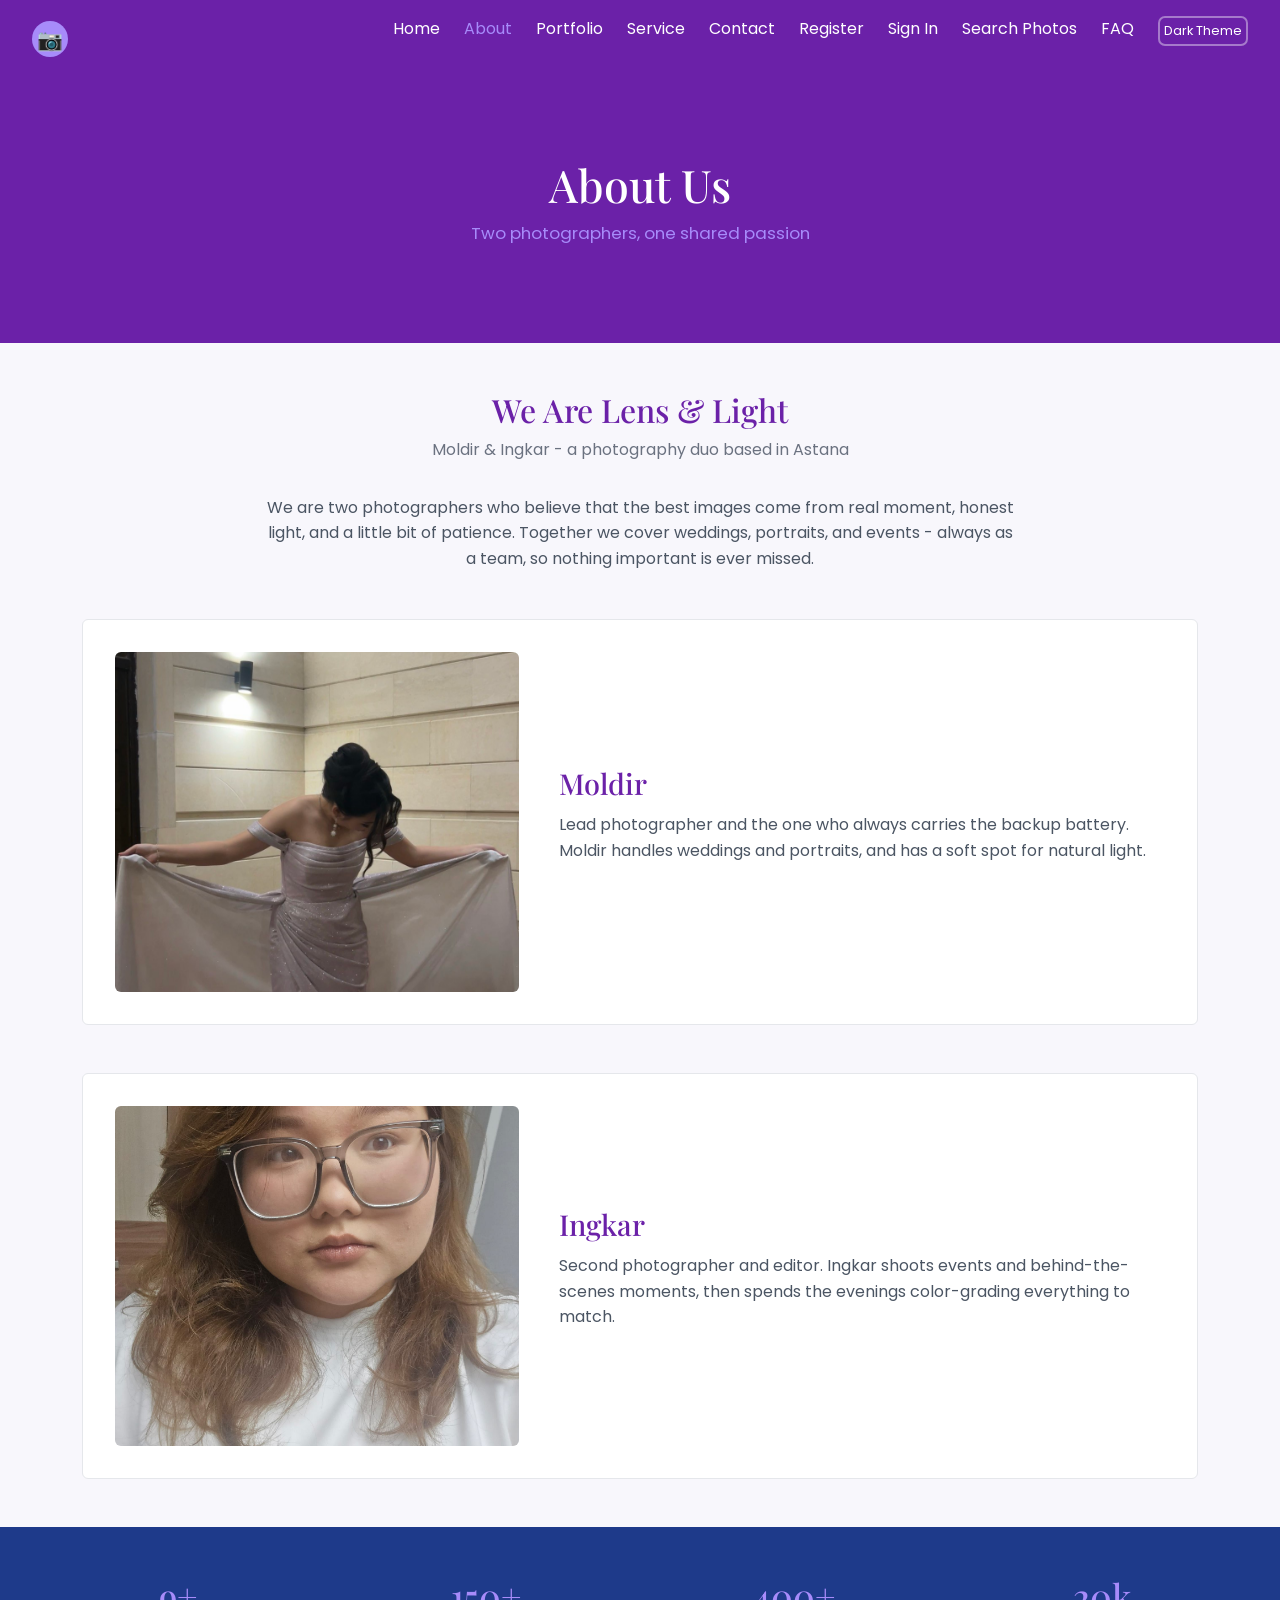
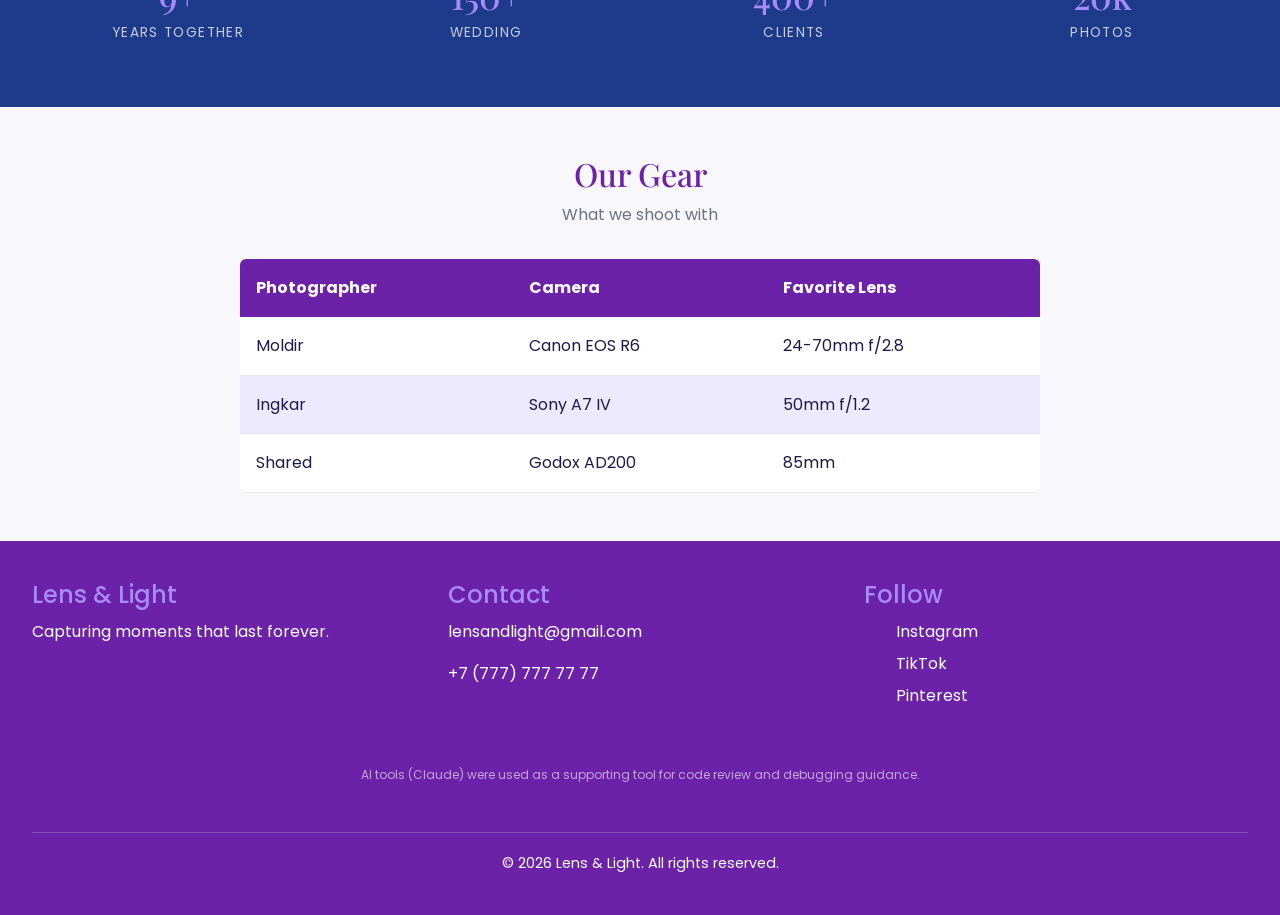
==== commit b3435f1c: "feat: restore registration page and link it with sign-in via localStorage" ====
--- a/about.html
+++ b/about.html
@@ -21,6 +21,7 @@
                 <li><a href="portfolio.html">Portfolio</a></li>
                 <li><a href="services.html">Service</a></li>
                 <li><a href="contact.html">Contact</a></li>
+                <li><a href="register.html">Register</a></li>
                 <li><a href="signin.html">Sign In</a></li>
                 <li><a href="gallery.html">Search Photos</a></li>
                 <li><a href="faq.html">FAQ</a></li>
--- a/css/style.css
+++ b/css/style.css
@@ -541,4 +541,100 @@
 
     .stats-bar { grid-template-columns: 1fr; }
     .stat h3 { font-size: 1.8rem; }
-}+}
+
+/* Final: API search results */
+.api-card-content {
+    background: #f3f4f6;
+    border-radius: 6px;
+}
+.api-card-content h6 { color: var(--primary); }
+.api-card-content .api-text { color: #6b7280; }
+.api-card-content a { color: var(--accent); }
+
+/* Final: FAQ (Moldir) */
+.faq-container { max-width: 800px; margin: 0 auto 3rem; padding: 0 2rem; }
+.faq-item { background: white; border: 1px solid #e5e7eb; border-radius: 6px; margin-bottom: 0.75rem; overflow: hidden; }
+.faq-question {
+    width: 100%;
+    text-align: left;
+    padding: 1rem 1.25rem;
+    background: transparent;
+    border: none;
+    font-family: var(--font-body);
+    font-size: 1rem;
+    font-weight: 600;
+    color: var(--primary);
+    cursor: pointer;
+    display: flex;
+    justify-content: space-between;
+    align-items: center;
+}
+.faq-question:hover { background: #f3f4f6; }
+.faq-icon { font-size: 1.3rem; font-weight: 700; color: var(--accent); }
+.faq-answer { display: none; padding: 0 1.25rem 1rem; color: #4b5563; border-top: 1px solid #e5e7eb; padding-top: 0.75rem; }
+
+/* Dark mode (Moldir) */
+body.dark-mode {
+    --primary: #a78bfa;
+    --primary-soft: #c4b5fd;
+    --accent: #60a5fa;
+    --dark: #0f0a28;
+    --bg: #1a1528;
+    --text: #e5e7eb;
+}
+body.dark-mode .header,
+body.dark-mode .footer { background: #0f0a28; }
+body.dark-mode .contact-form,
+body.dark-mode .bio-wrapper,
+body.dark-mode .pricing-table { background: #2d2640; border-color: #3b3552; }
+body.dark-mode .pricing-table th { background: #4c1d95; }
+body.dark-mode .pricing-table td { border-color: #3b3552; color: #e5e7eb; }
+body.dark-mode .pricing-table tbody tr:nth-child(even) { background: #3b3552; }
+body.dark-mode input,
+body.dark-mode select,
+body.dark-mode textarea {
+    background-color: rgba(255, 255, 255, 0.05);
+    border: 1px solid rgba(255, 255, 255, 0.15);
+    color: #ffffff;
+}
+body.dark-mode input::placeholder,
+body.dark-mode textarea::placeholder { color: rgba(255, 255, 255, 0.4); }
+body.dark-mode input:focus,
+body.dark-mode select:focus,
+body.dark-mode textarea:focus {
+    background-color: rgba(255, 255, 255, 0.1);
+    border-color: var(--primary);
+    outline: none;
+}
+body.dark-mode select option { background-color: #2d2640; color: #ffffff; }
+body.dark-mode .feedback.error { color: #fca5a5; }
+body.dark-mode .feedback.success { color: #86efac; }
+body.dark-mode .section-title p { color: #9ca3af; }
+body.dark-mode .about-intro-text,
+body.dark-mode .bio-text p { color: #d1d5db; }
+body.dark-mode .search-input { background: #2d2640; border-color: #4b5563; color: #e5e7eb; }
+body.dark-mode .filter-btn { color: #c4b5fd; border-color: #a78bfa; }
+body.dark-mode .filter-btn.active { background: #a78bfa; color: #0f0a28; }
+body.dark-mode .gallery-item .caption { background: rgba(15,10,40,0.85); }
+body.dark-mode .api-card-content { background: #2d2640; border: 1px solid #3b3552; }
+body.dark-mode .api-card-content h6 { color: var(--primary-soft); }
+body.dark-mode .api-card-content .api-text { color: #d1d5db; }
+body.dark-mode .api-card-content a { color: #60a5fa; }
+body.dark-mode .faq-item { background: #2d2640; border-color: #3b3552; }
+body.dark-mode .faq-question { color: var(--primary-soft); }
+body.dark-mode .faq-question:hover { background: #3b3552; }
+body.dark-mode .faq-answer { color: #d1d5db; border-color: #3b3552; }
+
+.theme-toggle-btn {
+    background: transparent;
+    border: 2px solid rgba(255,255,255,0.4);
+    border-radius: 7px;
+    width: 90px;
+    height: 30px;
+    font-size: 0.8rem;
+    cursor: pointer;
+    color: white;
+    transition: border-color 0.2s, transform 0.2s;
+}
+.theme-toggle-btn:hover { border-color: var(--primary-soft); transform: scale(1.1); }
